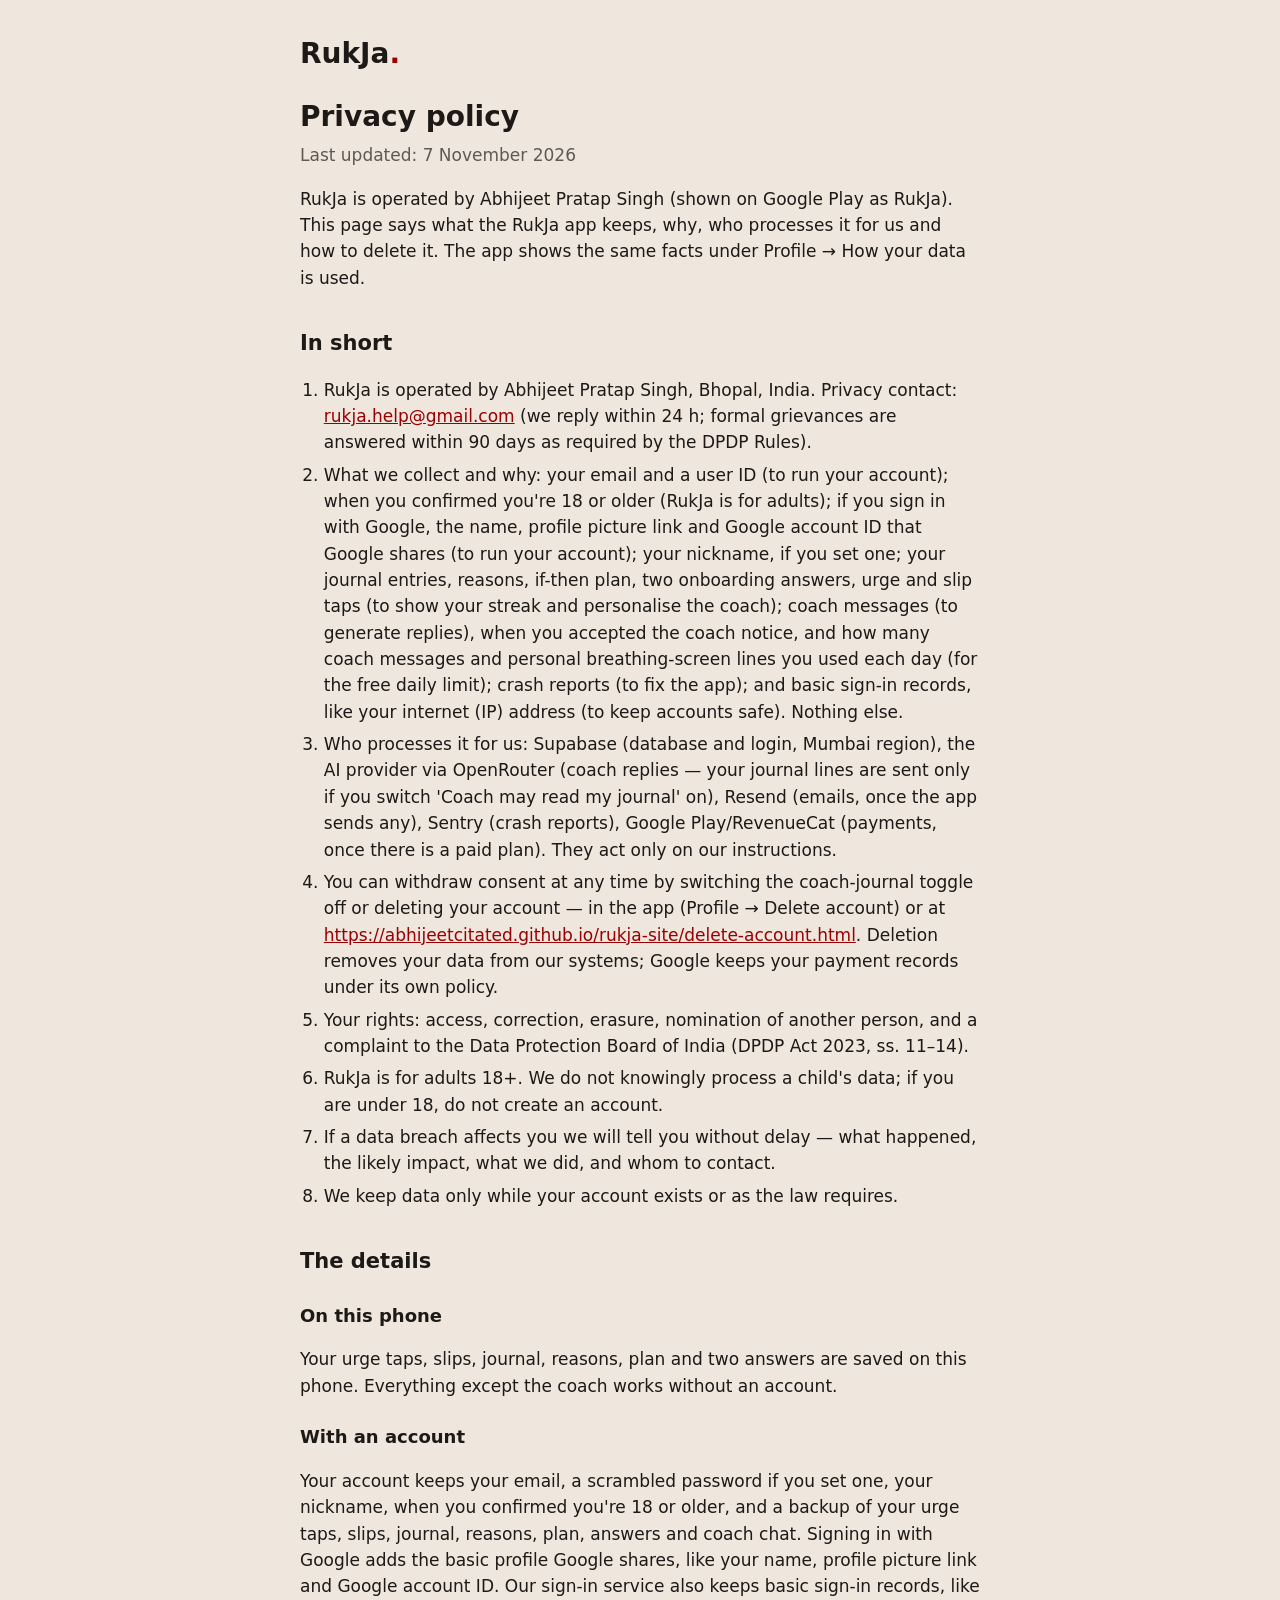
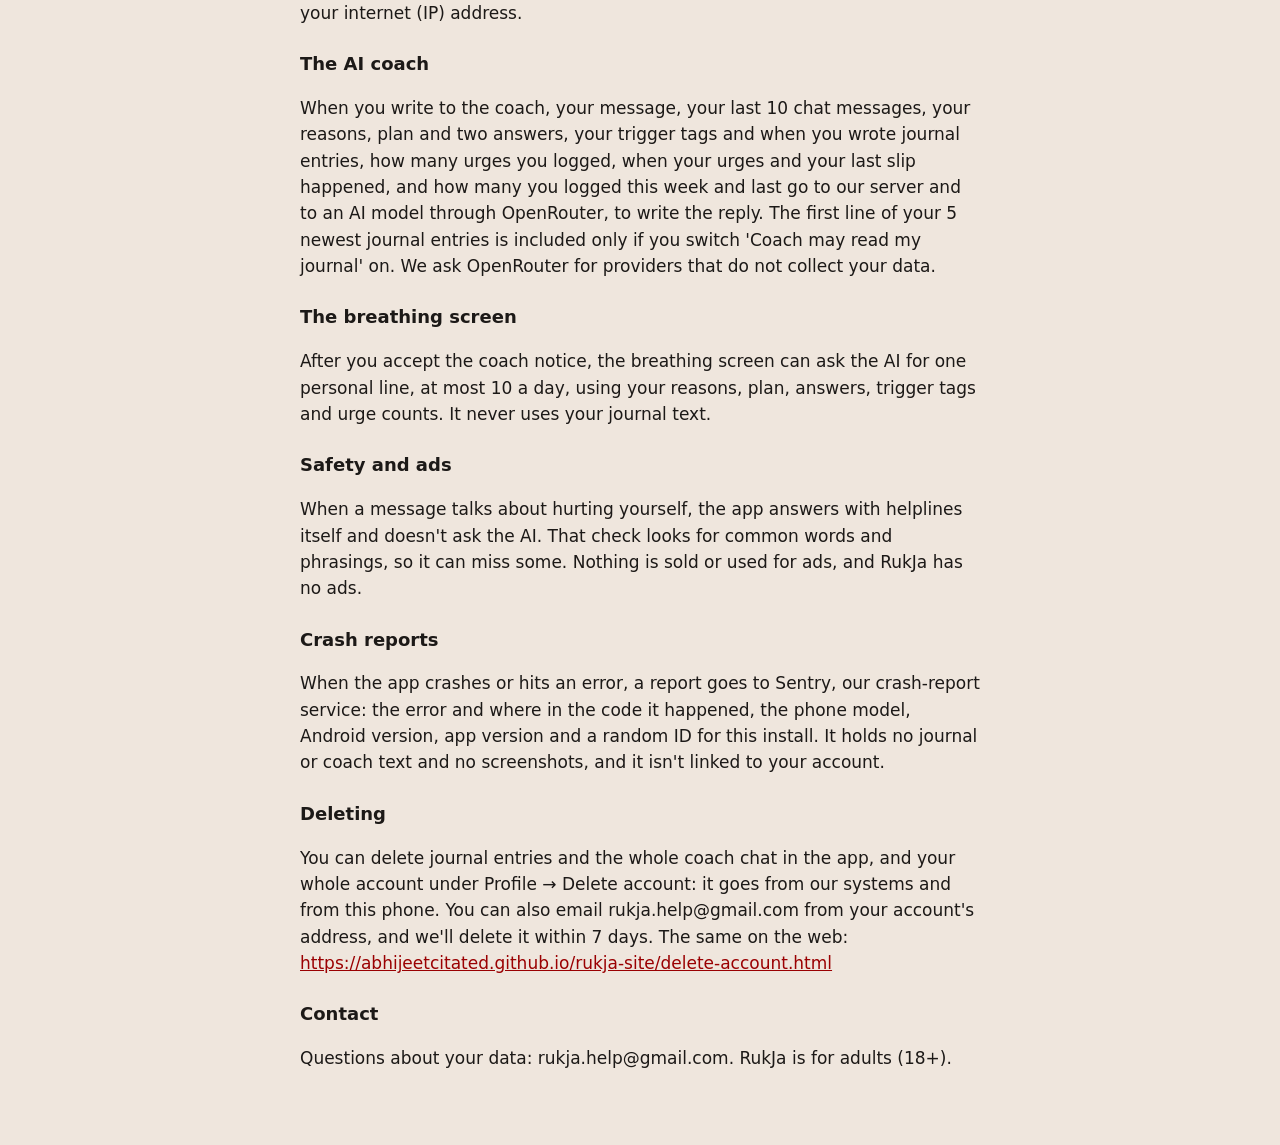
==== privacy.html @ 867fb4d5 "RukJa privacy policy and delete-account pages (P5-A) Static pages for GitHub Pages: privacy.html (th" ====
<!doctype html>
<html lang="en">
<head>
<meta charset="utf-8">
<meta name="viewport" content="width=device-width, initial-scale=1">
<title>RukJa privacy policy</title>
<link rel="stylesheet" href="style.css">
</head>
<body>
<main>
<p class="brand">RukJa<span class="dot">.</span></p>
<h1>Privacy policy</h1>
<p class="updated">Last updated: 7 November 2026</p>
<p>RukJa is operated by Abhijeet Pratap Singh (shown on Google Play as RukJa). This page says what the RukJa app keeps, why, who processes it for us and how to delete it. The app shows the same facts under Profile → How your data is used.</p>

<h2>In short</h2>
<ol>
<li>RukJa is operated by Abhijeet Pratap Singh, Bhopal, India. Privacy contact: <a href="mailto:rukja.help@gmail.com">rukja.help@gmail.com</a> (we reply within 24 h; formal grievances are answered within 90 days as required by the DPDP Rules).</li>
<li>What we collect and why: your email and a user ID (to run your account); when you confirmed you're 18 or older (RukJa is for adults); if you sign in with Google, the name, profile picture link and Google account ID that Google shares (to run your account); your nickname, if you set one; your journal entries, reasons, if-then plan, two onboarding answers, urge and slip taps (to show your streak and personalise the coach); coach messages (to generate replies), when you accepted the coach notice, and how many coach messages and personal breathing-screen lines you used each day (for the free daily limit); crash reports (to fix the app); and basic sign-in records, like your internet (IP) address (to keep accounts safe). Nothing else.</li>
<li>Who processes it for us: Supabase (database and login, Mumbai region), the AI provider via OpenRouter (coach replies — your journal lines are sent only if you switch 'Coach may read my journal' on), Resend (emails, once the app sends any), Sentry (crash reports), Google Play/RevenueCat (payments, once there is a paid plan). They act only on our instructions.</li>
<li>You can withdraw consent at any time by switching the coach-journal toggle off or deleting your account — in the app (Profile → Delete account) or at <a href="delete-account.html">https://abhijeetcitated.github.io/rukja-site/delete-account.html</a>. Deletion removes your data from our systems; Google keeps your payment records under its own policy.</li>
<li>Your rights: access, correction, erasure, nomination of another person, and a complaint to the Data Protection Board of India (DPDP Act 2023, ss. 11–14).</li>
<li>RukJa is for adults 18+. We do not knowingly process a child's data; if you are under 18, do not create an account.</li>
<li>If a data breach affects you we will tell you without delay — what happened, the likely impact, what we did, and whom to contact.</li>
<li>We keep data only while your account exists or as the law requires.</li>
</ol>

<h2>The details</h2>
<h3>On this phone</h3>
<p>Your urge taps, slips, journal, reasons, plan and two answers are saved on this phone. Everything except the coach works without an account.</p>
<h3>With an account</h3>
<p>Your account keeps your email, a scrambled password if you set one, your nickname, when you confirmed you're 18 or older, and a backup of your urge taps, slips, journal, reasons, plan, answers and coach chat. Signing in with Google adds the basic profile Google shares, like your name, profile picture link and Google account ID. Our sign-in service also keeps basic sign-in records, like your internet (IP) address.</p>
<h3>The AI coach</h3>
<p>When you write to the coach, your message, your last 10 chat messages, your reasons, plan and two answers, your trigger tags and when you wrote journal entries, how many urges you logged, when your urges and your last slip happened, and how many you logged this week and last go to our server and to an AI model through OpenRouter, to write the reply. The first line of your 5 newest journal entries is included only if you switch 'Coach may read my journal' on. We ask OpenRouter for providers that do not collect your data.</p>
<h3>The breathing screen</h3>
<p>After you accept the coach notice, the breathing screen can ask the AI for one personal line, at most 10 a day, using your reasons, plan, answers, trigger tags and urge counts. It never uses your journal text.</p>
<h3>Safety and ads</h3>
<p>When a message talks about hurting yourself, the app answers with helplines itself and doesn't ask the AI. That check looks for common words and phrasings, so it can miss some. Nothing is sold or used for ads, and RukJa has no ads.</p>
<h3>Crash reports</h3>
<p>When the app crashes or hits an error, a report goes to Sentry, our crash-report service: the error and where in the code it happened, the phone model, Android version, app version and a random ID for this install. It holds no journal or coach text and no screenshots, and it isn't linked to your account.</p>
<h3>Deleting</h3>
<p>You can delete journal entries and the whole coach chat in the app, and your whole account under Profile → Delete account: it goes from our systems and from this phone. You can also email rukja.help@gmail.com from your account's address, and we'll delete it within 7 days. The same on the web: <a href="delete-account.html">https://abhijeetcitated.github.io/rukja-site/delete-account.html</a></p>
<h3>Contact</h3>
<p>Questions about your data: rukja.help@gmail.com. RukJa is for adults (18+).</p>
</main>
</body>
</html>
---- style.css ----
/* RukJa's public pages: the app's cream theme (src/constants/theme.ts), the phone's own font, no scripts, no web
   fonts, no outside requests. Text pairs as in the app: ink on cream 14.2:1, muted 5.6:1, accent 7.2:1. */
:root {
  color-scheme: light;
}
html {
  background: #efe6dd;
}
body {
  margin: 0;
  padding: 32px 20px 56px;
  color: #1c1917;
  font: 17px/1.55 system-ui, -apple-system, "Segoe UI", Roboto, sans-serif;
}
main {
  max-width: 680px;
  margin: 0 auto;
}
.brand {
  margin: 0 0 24px;
  font-size: 28px;
  font-weight: 800;
}
.dot {
  color: #9a0002;
}
h1 {
  margin: 0 0 8px;
  font-size: 28px;
  line-height: 1.25;
}
h2 {
  margin: 36px 0 8px;
  font-size: 21px;
}
h3 {
  margin: 24px 0 4px;
  font-size: 18px;
}
.updated {
  margin-top: 0;
  color: #5f5955;
}
a {
  color: #9a0002;
}
ol,
ul {
  padding-left: 1.4em;
}
li {
  margin: 6px 0;
}
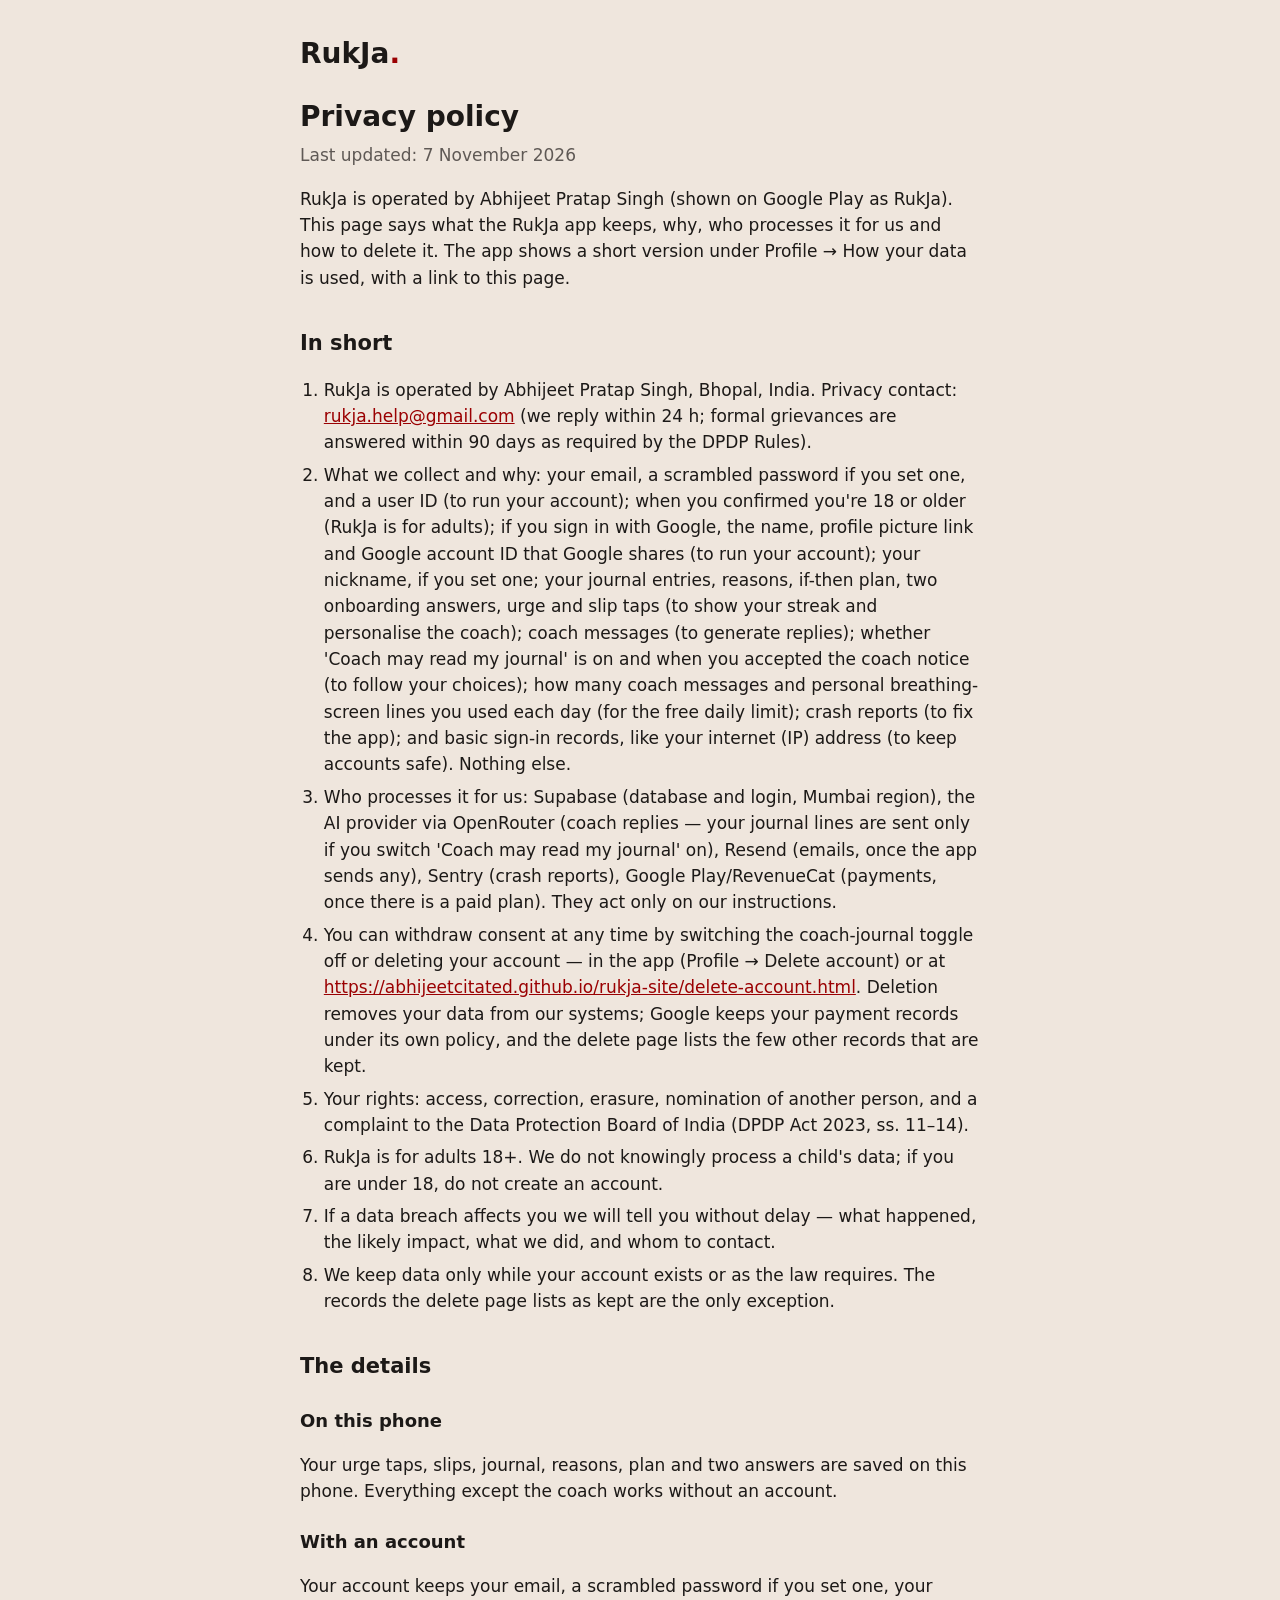
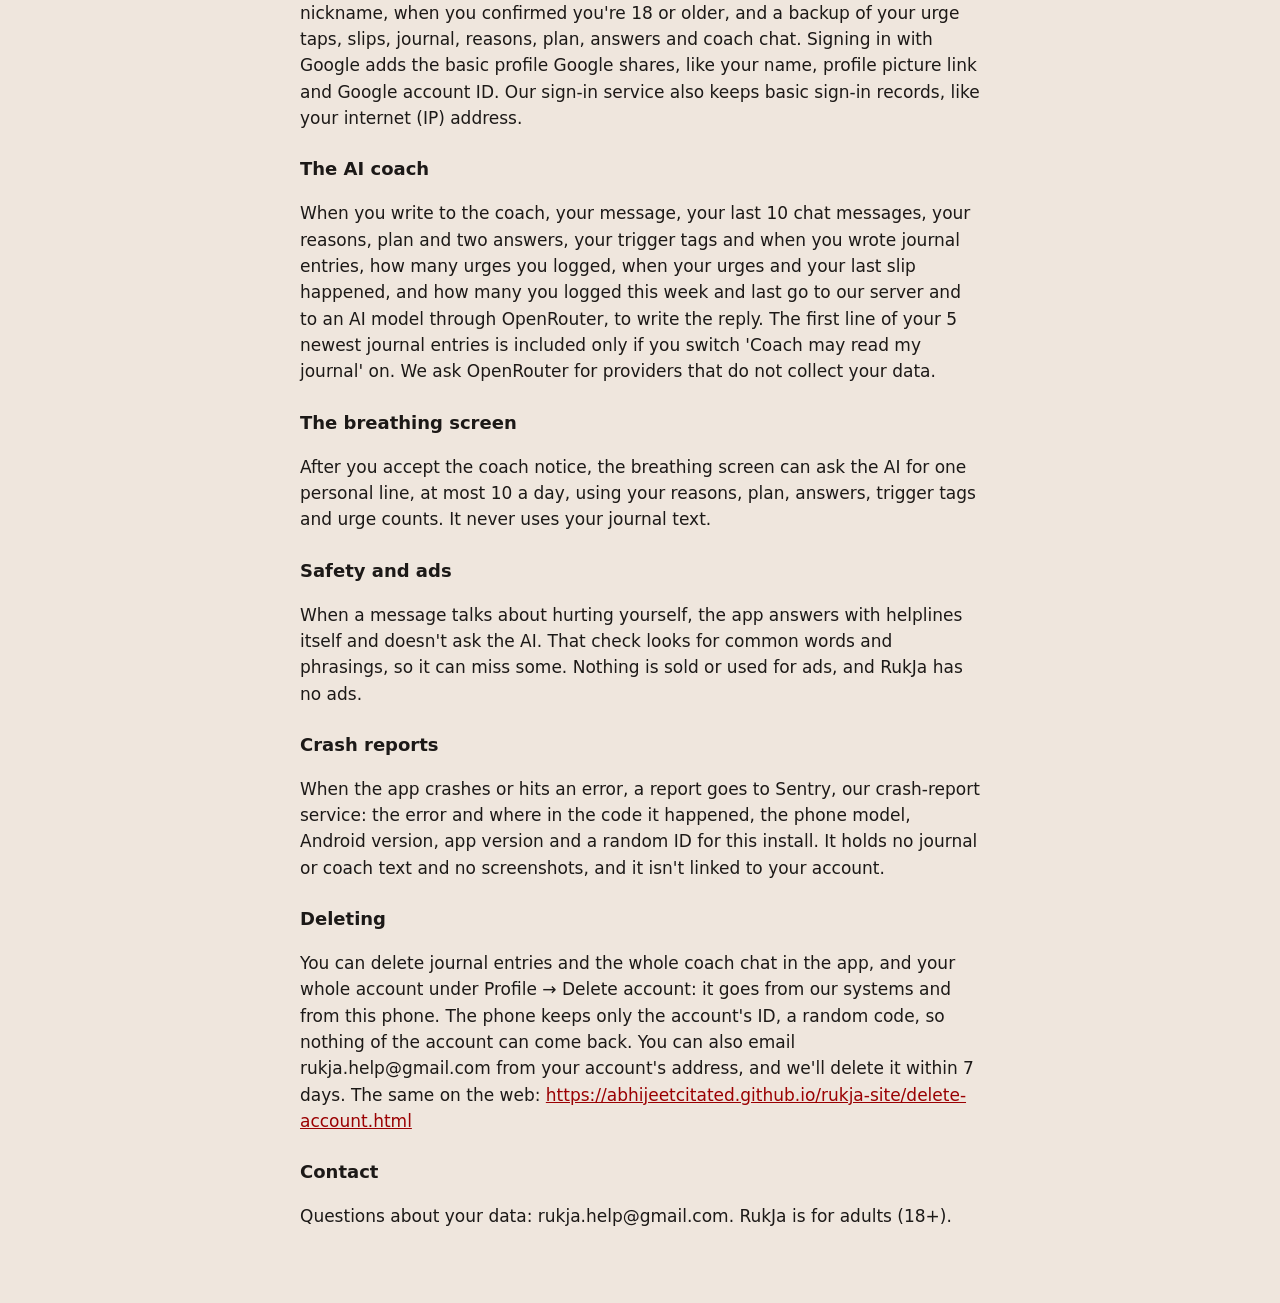
==== commit 72c51c18: "P5-A: privacy and delete pages match the app after review The policy now says the app shows a short " ====
--- a/privacy.html
+++ b/privacy.html
@@ -11,18 +11,18 @@
 <p class="brand">RukJa<span class="dot">.</span></p>
 <h1>Privacy policy</h1>
 <p class="updated">Last updated: 7 November 2026</p>
-<p>RukJa is operated by Abhijeet Pratap Singh (shown on Google Play as RukJa). This page says what the RukJa app keeps, why, who processes it for us and how to delete it. The app shows the same facts under Profile → How your data is used.</p>
+<p>RukJa is operated by Abhijeet Pratap Singh (shown on Google Play as RukJa). This page says what the RukJa app keeps, why, who processes it for us and how to delete it. The app shows a short version under Profile → How your data is used, with a link to this page.</p>
 
 <h2>In short</h2>
 <ol>
 <li>RukJa is operated by Abhijeet Pratap Singh, Bhopal, India. Privacy contact: <a href="mailto:rukja.help@gmail.com">rukja.help@gmail.com</a> (we reply within 24 h; formal grievances are answered within 90 days as required by the DPDP Rules).</li>
-<li>What we collect and why: your email and a user ID (to run your account); when you confirmed you're 18 or older (RukJa is for adults); if you sign in with Google, the name, profile picture link and Google account ID that Google shares (to run your account); your nickname, if you set one; your journal entries, reasons, if-then plan, two onboarding answers, urge and slip taps (to show your streak and personalise the coach); coach messages (to generate replies), when you accepted the coach notice, and how many coach messages and personal breathing-screen lines you used each day (for the free daily limit); crash reports (to fix the app); and basic sign-in records, like your internet (IP) address (to keep accounts safe). Nothing else.</li>
+<li>What we collect and why: your email, a scrambled password if you set one, and a user ID (to run your account); when you confirmed you're 18 or older (RukJa is for adults); if you sign in with Google, the name, profile picture link and Google account ID that Google shares (to run your account); your nickname, if you set one; your journal entries, reasons, if-then plan, two onboarding answers, urge and slip taps (to show your streak and personalise the coach); coach messages (to generate replies); whether 'Coach may read my journal' is on and when you accepted the coach notice (to follow your choices); how many coach messages and personal breathing-screen lines you used each day (for the free daily limit); crash reports (to fix the app); and basic sign-in records, like your internet (IP) address (to keep accounts safe). Nothing else.</li>
 <li>Who processes it for us: Supabase (database and login, Mumbai region), the AI provider via OpenRouter (coach replies — your journal lines are sent only if you switch 'Coach may read my journal' on), Resend (emails, once the app sends any), Sentry (crash reports), Google Play/RevenueCat (payments, once there is a paid plan). They act only on our instructions.</li>
-<li>You can withdraw consent at any time by switching the coach-journal toggle off or deleting your account — in the app (Profile → Delete account) or at <a href="delete-account.html">https://abhijeetcitated.github.io/rukja-site/delete-account.html</a>. Deletion removes your data from our systems; Google keeps your payment records under its own policy.</li>
+<li>You can withdraw consent at any time by switching the coach-journal toggle off or deleting your account — in the app (Profile → Delete account) or at <a href="delete-account.html">https://abhijeetcitated.github.io/rukja-site/delete-account.html</a>. Deletion removes your data from our systems; Google keeps your payment records under its own policy, and the delete page lists the few other records that are kept.</li>
 <li>Your rights: access, correction, erasure, nomination of another person, and a complaint to the Data Protection Board of India (DPDP Act 2023, ss. 11–14).</li>
 <li>RukJa is for adults 18+. We do not knowingly process a child's data; if you are under 18, do not create an account.</li>
 <li>If a data breach affects you we will tell you without delay — what happened, the likely impact, what we did, and whom to contact.</li>
-<li>We keep data only while your account exists or as the law requires.</li>
+<li>We keep data only while your account exists or as the law requires. The records the delete page lists as kept are the only exception.</li>
 </ol>
 
 <h2>The details</h2>
@@ -39,7 +39,7 @@
 <h3>Crash reports</h3>
 <p>When the app crashes or hits an error, a report goes to Sentry, our crash-report service: the error and where in the code it happened, the phone model, Android version, app version and a random ID for this install. It holds no journal or coach text and no screenshots, and it isn't linked to your account.</p>
 <h3>Deleting</h3>
-<p>You can delete journal entries and the whole coach chat in the app, and your whole account under Profile → Delete account: it goes from our systems and from this phone. You can also email rukja.help@gmail.com from your account's address, and we'll delete it within 7 days. The same on the web: <a href="delete-account.html">https://abhijeetcitated.github.io/rukja-site/delete-account.html</a></p>
+<p>You can delete journal entries and the whole coach chat in the app, and your whole account under Profile → Delete account: it goes from our systems and from this phone. The phone keeps only the account's ID, a random code, so nothing of the account can come back. You can also email rukja.help@gmail.com from your account's address, and we'll delete it within 7 days. The same on the web: <a href="delete-account.html">https://abhijeetcitated.github.io/rukja-site/delete-account.html</a></p>
 <h3>Contact</h3>
 <p>Questions about your data: rukja.help@gmail.com. RukJa is for adults (18+).</p>
 </main>
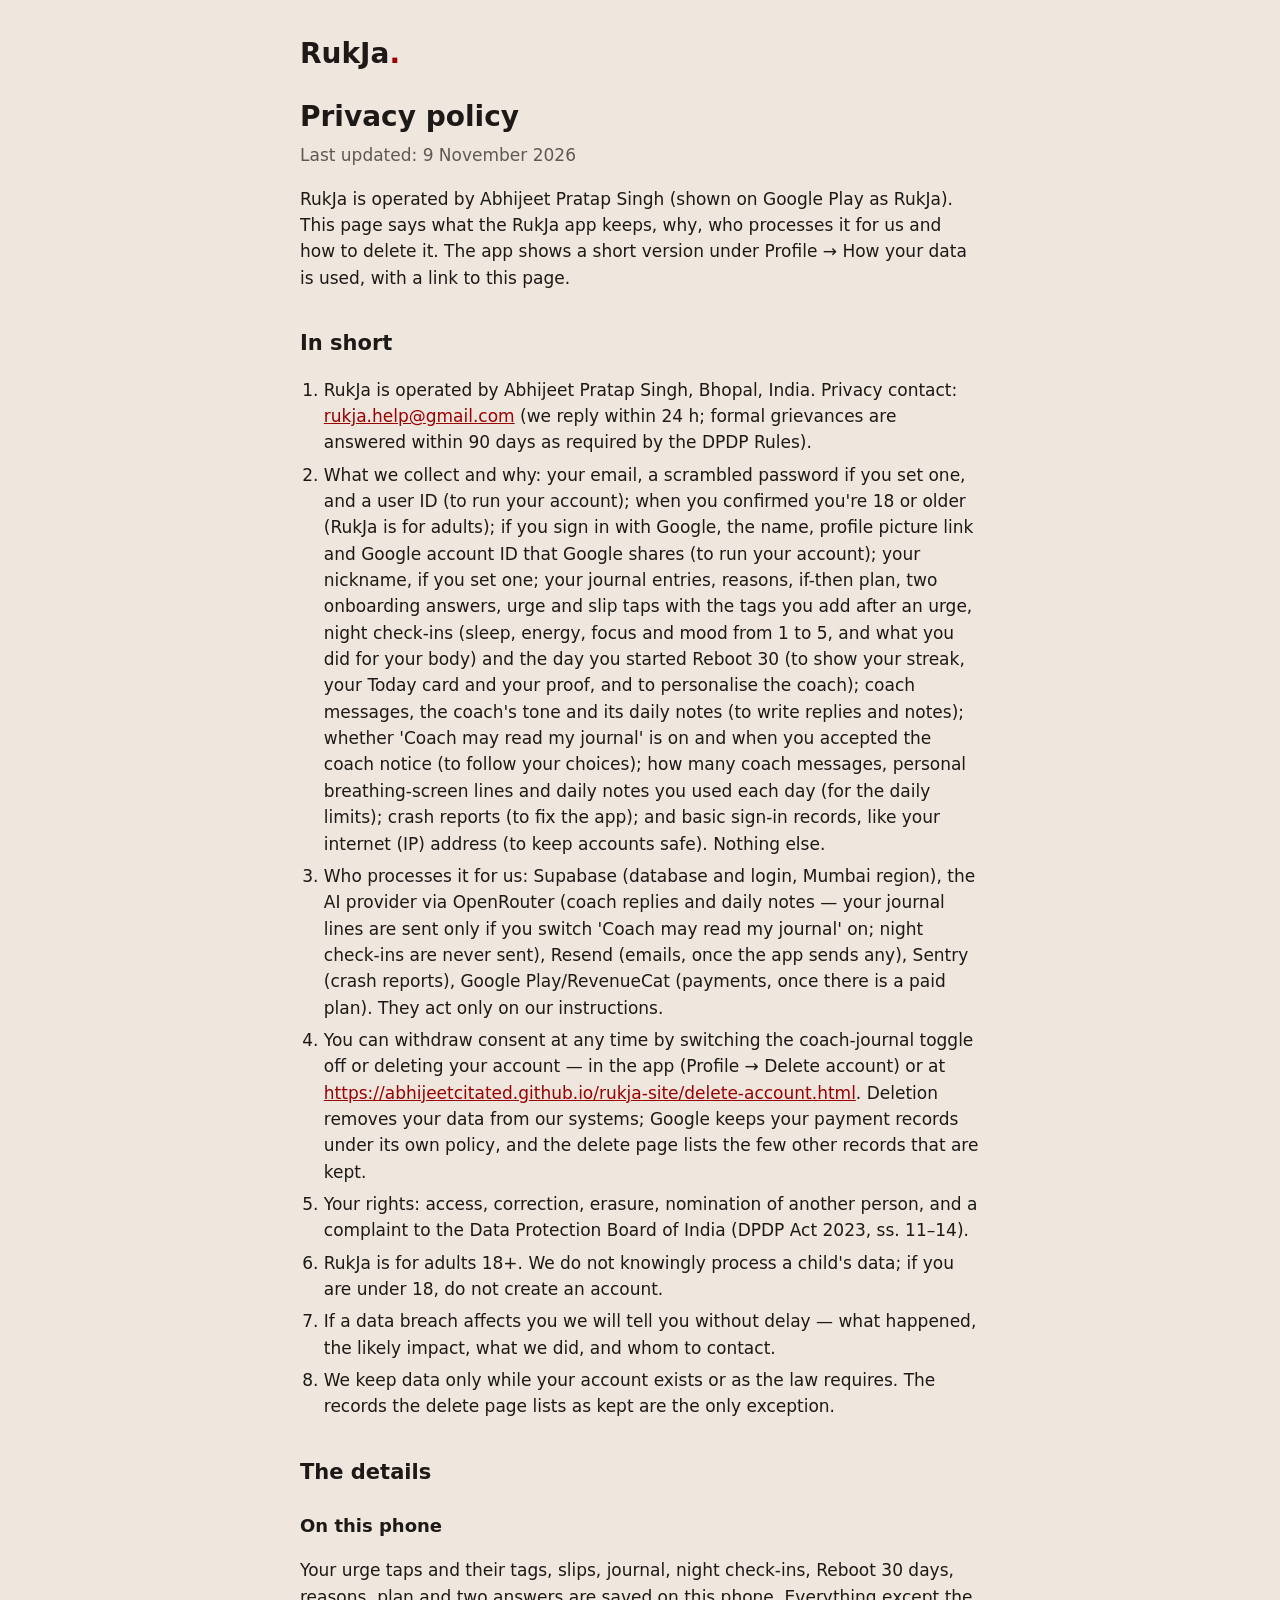
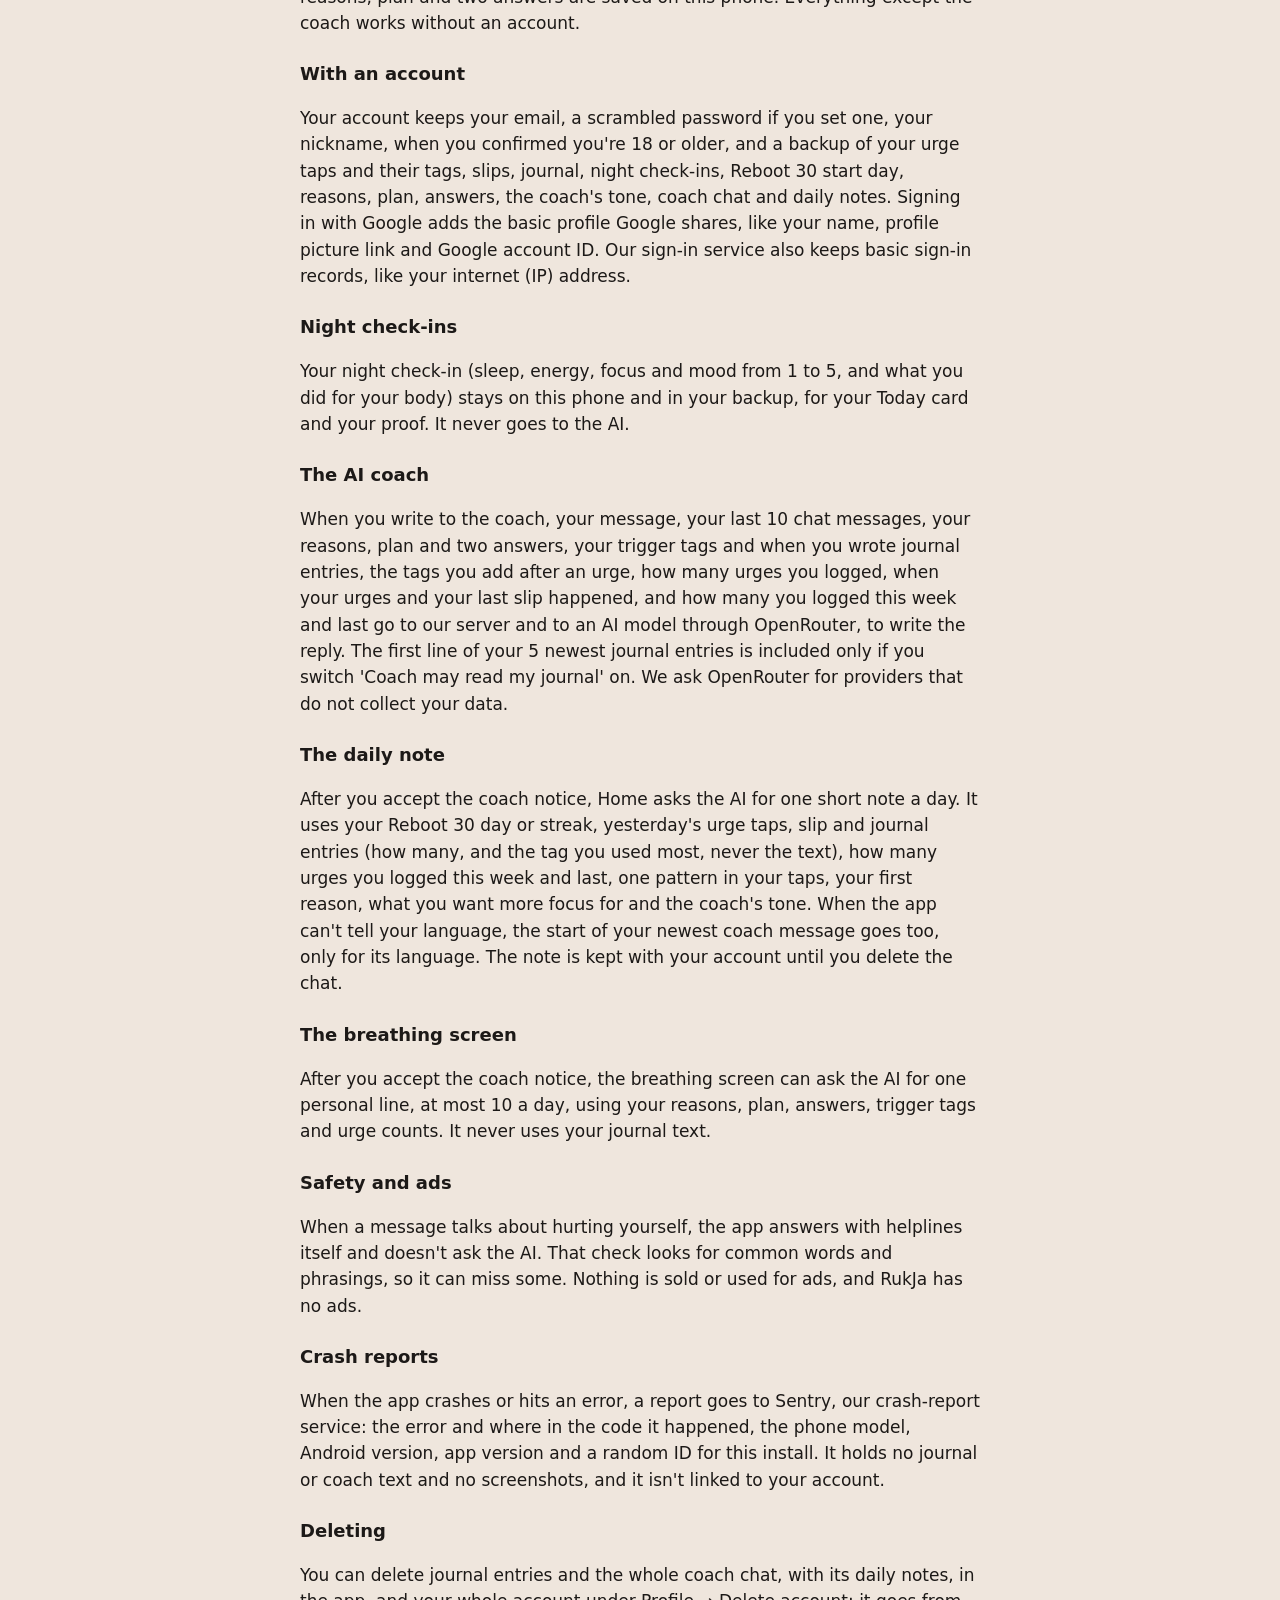
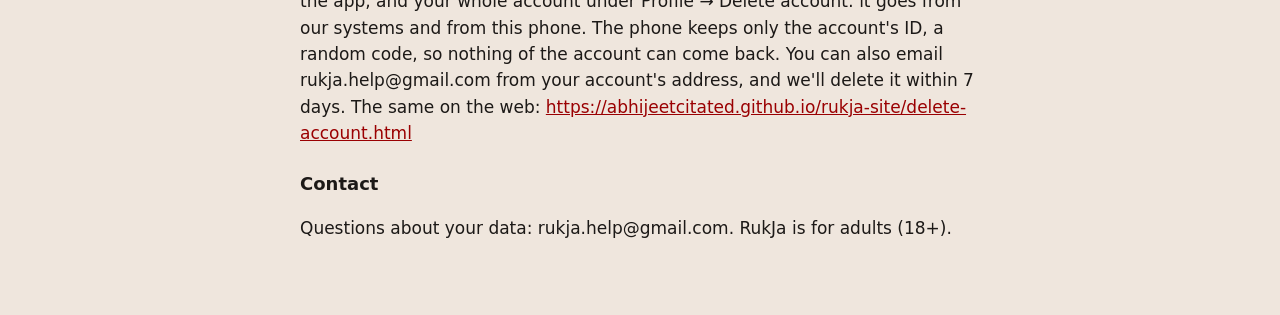
==== commit a72cdd5f: "R1b: privacy and delete pages name the Reboot 30 data The night check-ins, the tags after an urge, t" ====
--- a/privacy.html
+++ b/privacy.html
@@ -10,14 +10,14 @@
 <main>
 <p class="brand">RukJa<span class="dot">.</span></p>
 <h1>Privacy policy</h1>
-<p class="updated">Last updated: 7 November 2026</p>
+<p class="updated">Last updated: 9 November 2026</p>
 <p>RukJa is operated by Abhijeet Pratap Singh (shown on Google Play as RukJa). This page says what the RukJa app keeps, why, who processes it for us and how to delete it. The app shows a short version under Profile → How your data is used, with a link to this page.</p>
 
 <h2>In short</h2>
 <ol>
 <li>RukJa is operated by Abhijeet Pratap Singh, Bhopal, India. Privacy contact: <a href="mailto:rukja.help@gmail.com">rukja.help@gmail.com</a> (we reply within 24 h; formal grievances are answered within 90 days as required by the DPDP Rules).</li>
-<li>What we collect and why: your email, a scrambled password if you set one, and a user ID (to run your account); when you confirmed you're 18 or older (RukJa is for adults); if you sign in with Google, the name, profile picture link and Google account ID that Google shares (to run your account); your nickname, if you set one; your journal entries, reasons, if-then plan, two onboarding answers, urge and slip taps (to show your streak and personalise the coach); coach messages (to generate replies); whether 'Coach may read my journal' is on and when you accepted the coach notice (to follow your choices); how many coach messages and personal breathing-screen lines you used each day (for the free daily limit); crash reports (to fix the app); and basic sign-in records, like your internet (IP) address (to keep accounts safe). Nothing else.</li>
-<li>Who processes it for us: Supabase (database and login, Mumbai region), the AI provider via OpenRouter (coach replies — your journal lines are sent only if you switch 'Coach may read my journal' on), Resend (emails, once the app sends any), Sentry (crash reports), Google Play/RevenueCat (payments, once there is a paid plan). They act only on our instructions.</li>
+<li>What we collect and why: your email, a scrambled password if you set one, and a user ID (to run your account); when you confirmed you're 18 or older (RukJa is for adults); if you sign in with Google, the name, profile picture link and Google account ID that Google shares (to run your account); your nickname, if you set one; your journal entries, reasons, if-then plan, two onboarding answers, urge and slip taps with the tags you add after an urge, night check-ins (sleep, energy, focus and mood from 1 to 5, and what you did for your body) and the day you started Reboot 30 (to show your streak, your Today card and your proof, and to personalise the coach); coach messages, the coach's tone and its daily notes (to write replies and notes); whether 'Coach may read my journal' is on and when you accepted the coach notice (to follow your choices); how many coach messages, personal breathing-screen lines and daily notes you used each day (for the daily limits); crash reports (to fix the app); and basic sign-in records, like your internet (IP) address (to keep accounts safe). Nothing else.</li>
+<li>Who processes it for us: Supabase (database and login, Mumbai region), the AI provider via OpenRouter (coach replies and daily notes — your journal lines are sent only if you switch 'Coach may read my journal' on; night check-ins are never sent), Resend (emails, once the app sends any), Sentry (crash reports), Google Play/RevenueCat (payments, once there is a paid plan). They act only on our instructions.</li>
 <li>You can withdraw consent at any time by switching the coach-journal toggle off or deleting your account — in the app (Profile → Delete account) or at <a href="delete-account.html">https://abhijeetcitated.github.io/rukja-site/delete-account.html</a>. Deletion removes your data from our systems; Google keeps your payment records under its own policy, and the delete page lists the few other records that are kept.</li>
 <li>Your rights: access, correction, erasure, nomination of another person, and a complaint to the Data Protection Board of India (DPDP Act 2023, ss. 11–14).</li>
 <li>RukJa is for adults 18+. We do not knowingly process a child's data; if you are under 18, do not create an account.</li>
@@ -27,11 +27,15 @@
 
 <h2>The details</h2>
 <h3>On this phone</h3>
-<p>Your urge taps, slips, journal, reasons, plan and two answers are saved on this phone. Everything except the coach works without an account.</p>
+<p>Your urge taps and their tags, slips, journal, night check-ins, Reboot 30 days, reasons, plan and two answers are saved on this phone. Everything except the coach works without an account.</p>
 <h3>With an account</h3>
-<p>Your account keeps your email, a scrambled password if you set one, your nickname, when you confirmed you're 18 or older, and a backup of your urge taps, slips, journal, reasons, plan, answers and coach chat. Signing in with Google adds the basic profile Google shares, like your name, profile picture link and Google account ID. Our sign-in service also keeps basic sign-in records, like your internet (IP) address.</p>
+<p>Your account keeps your email, a scrambled password if you set one, your nickname, when you confirmed you're 18 or older, and a backup of your urge taps and their tags, slips, journal, night check-ins, Reboot 30 start day, reasons, plan, answers, the coach's tone, coach chat and daily notes. Signing in with Google adds the basic profile Google shares, like your name, profile picture link and Google account ID. Our sign-in service also keeps basic sign-in records, like your internet (IP) address.</p>
+<h3>Night check-ins</h3>
+<p>Your night check-in (sleep, energy, focus and mood from 1 to 5, and what you did for your body) stays on this phone and in your backup, for your Today card and your proof. It never goes to the AI.</p>
 <h3>The AI coach</h3>
-<p>When you write to the coach, your message, your last 10 chat messages, your reasons, plan and two answers, your trigger tags and when you wrote journal entries, how many urges you logged, when your urges and your last slip happened, and how many you logged this week and last go to our server and to an AI model through OpenRouter, to write the reply. The first line of your 5 newest journal entries is included only if you switch 'Coach may read my journal' on. We ask OpenRouter for providers that do not collect your data.</p>
+<p>When you write to the coach, your message, your last 10 chat messages, your reasons, plan and two answers, your trigger tags and when you wrote journal entries, the tags you add after an urge, how many urges you logged, when your urges and your last slip happened, and how many you logged this week and last go to our server and to an AI model through OpenRouter, to write the reply. The first line of your 5 newest journal entries is included only if you switch 'Coach may read my journal' on. We ask OpenRouter for providers that do not collect your data.</p>
+<h3>The daily note</h3>
+<p>After you accept the coach notice, Home asks the AI for one short note a day. It uses your Reboot 30 day or streak, yesterday's urge taps, slip and journal entries (how many, and the tag you used most, never the text), how many urges you logged this week and last, one pattern in your taps, your first reason, what you want more focus for and the coach's tone. When the app can't tell your language, the start of your newest coach message goes too, only for its language. The note is kept with your account until you delete the chat.</p>
 <h3>The breathing screen</h3>
 <p>After you accept the coach notice, the breathing screen can ask the AI for one personal line, at most 10 a day, using your reasons, plan, answers, trigger tags and urge counts. It never uses your journal text.</p>
 <h3>Safety and ads</h3>
@@ -39,7 +43,7 @@
 <h3>Crash reports</h3>
 <p>When the app crashes or hits an error, a report goes to Sentry, our crash-report service: the error and where in the code it happened, the phone model, Android version, app version and a random ID for this install. It holds no journal or coach text and no screenshots, and it isn't linked to your account.</p>
 <h3>Deleting</h3>
-<p>You can delete journal entries and the whole coach chat in the app, and your whole account under Profile → Delete account: it goes from our systems and from this phone. The phone keeps only the account's ID, a random code, so nothing of the account can come back. You can also email rukja.help@gmail.com from your account's address, and we'll delete it within 7 days. The same on the web: <a href="delete-account.html">https://abhijeetcitated.github.io/rukja-site/delete-account.html</a></p>
+<p>You can delete journal entries and the whole coach chat, with its daily notes, in the app, and your whole account under Profile → Delete account: it goes from our systems and from this phone. The phone keeps only the account's ID, a random code, so nothing of the account can come back. You can also email rukja.help@gmail.com from your account's address, and we'll delete it within 7 days. The same on the web: <a href="delete-account.html">https://abhijeetcitated.github.io/rukja-site/delete-account.html</a></p>
 <h3>Contact</h3>
 <p>Questions about your data: rukja.help@gmail.com. RukJa is for adults (18+).</p>
 </main>
